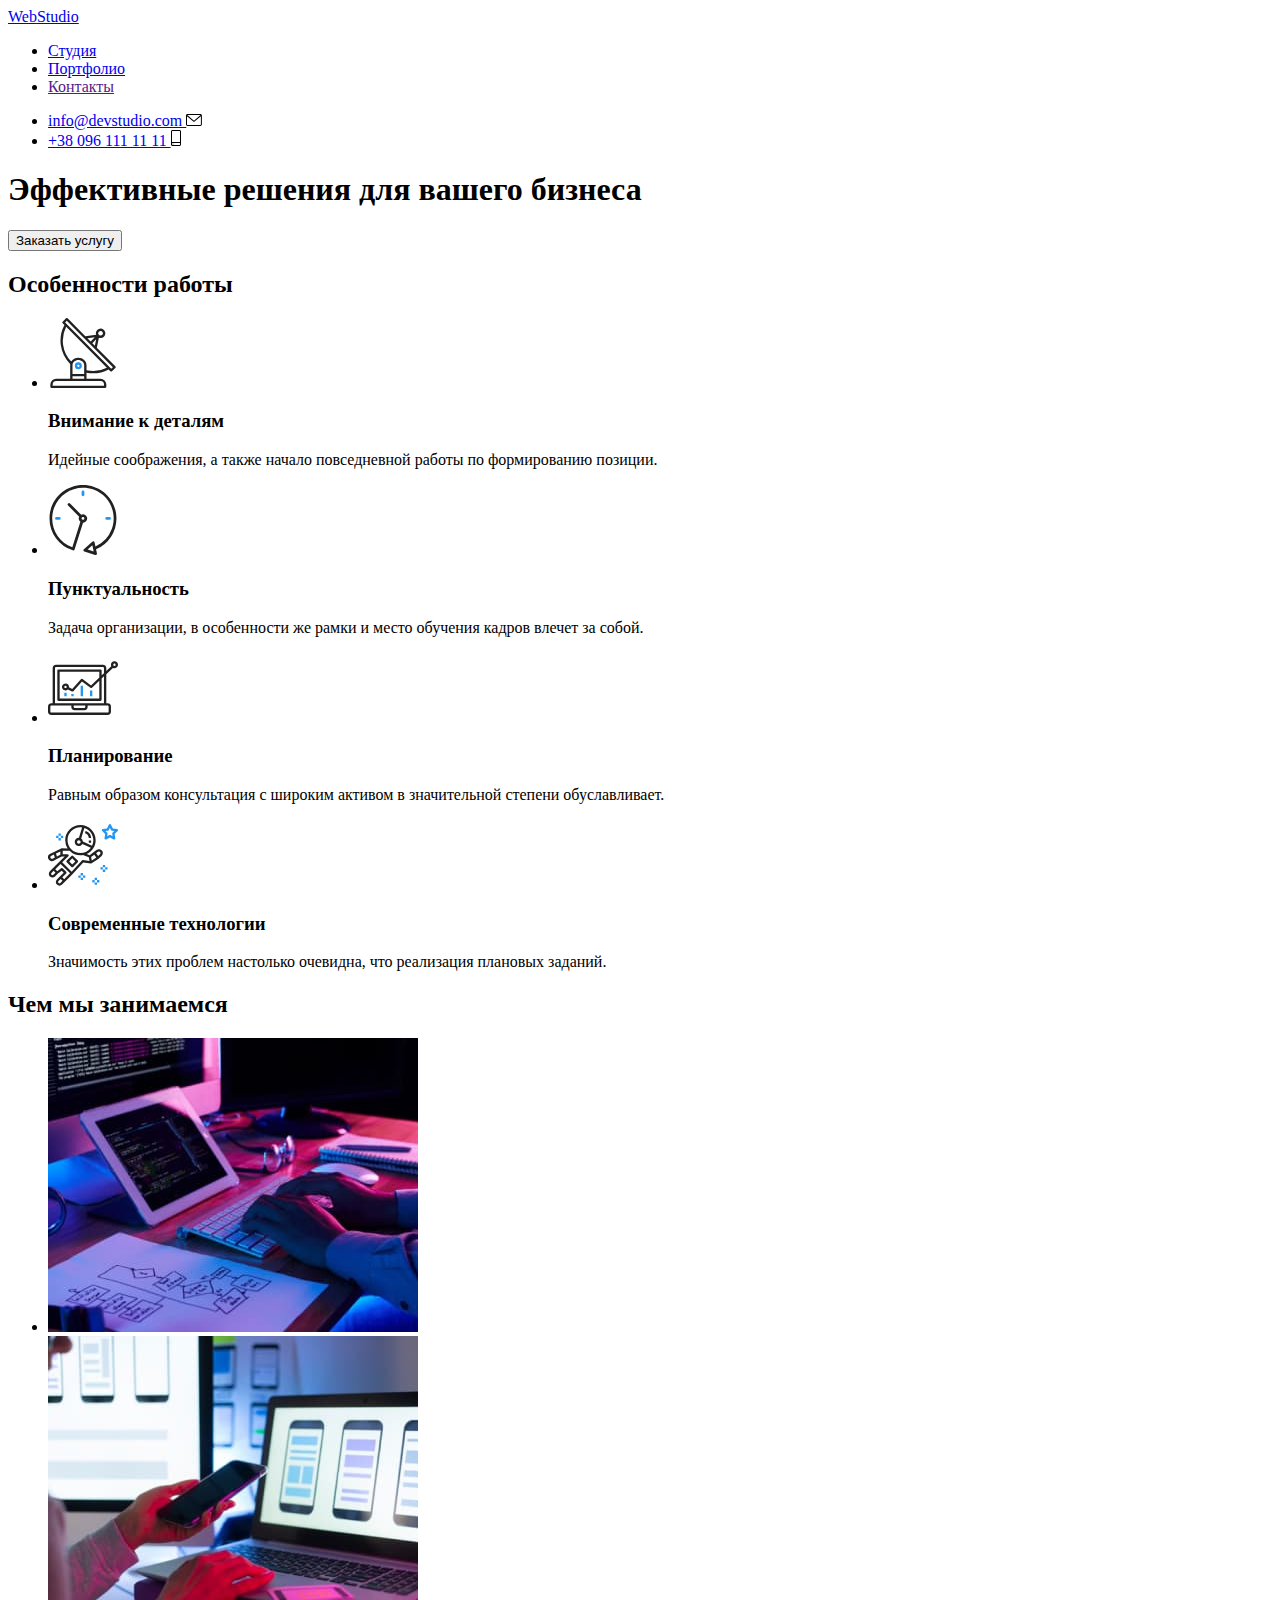
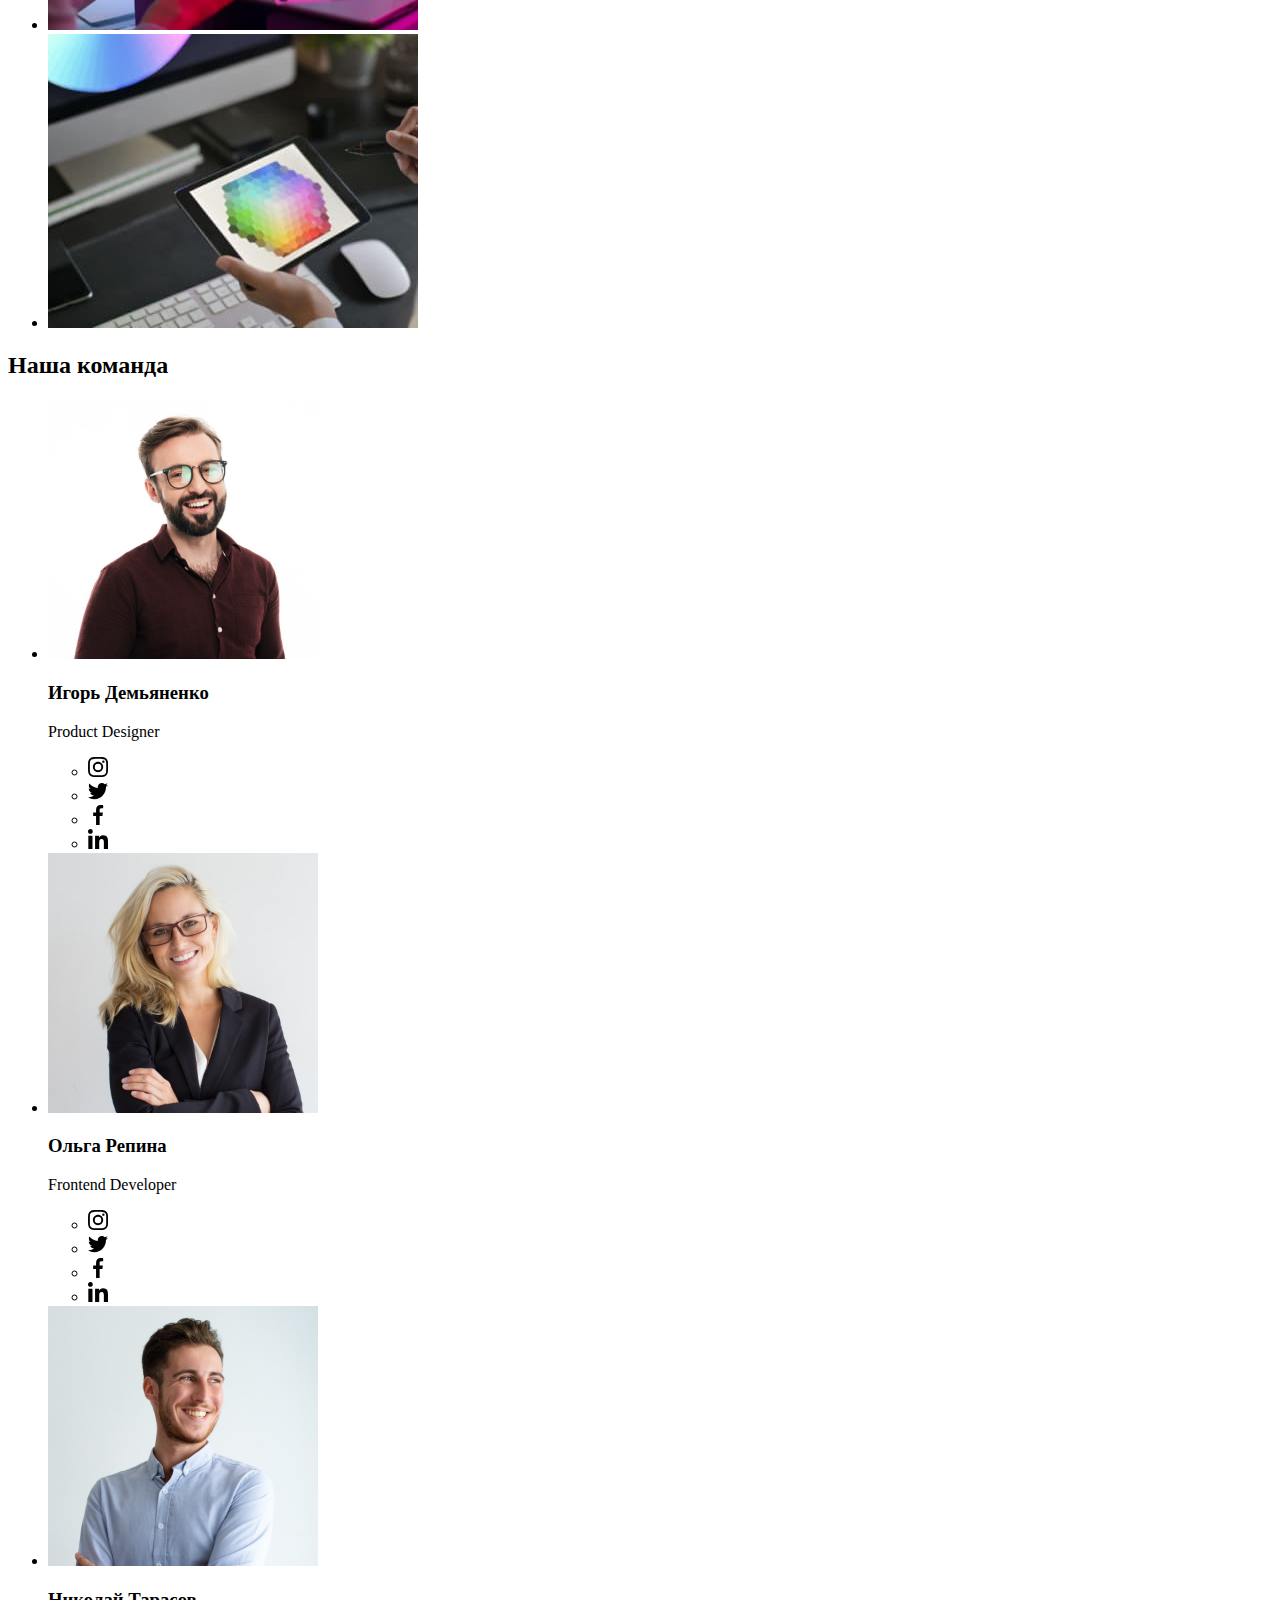
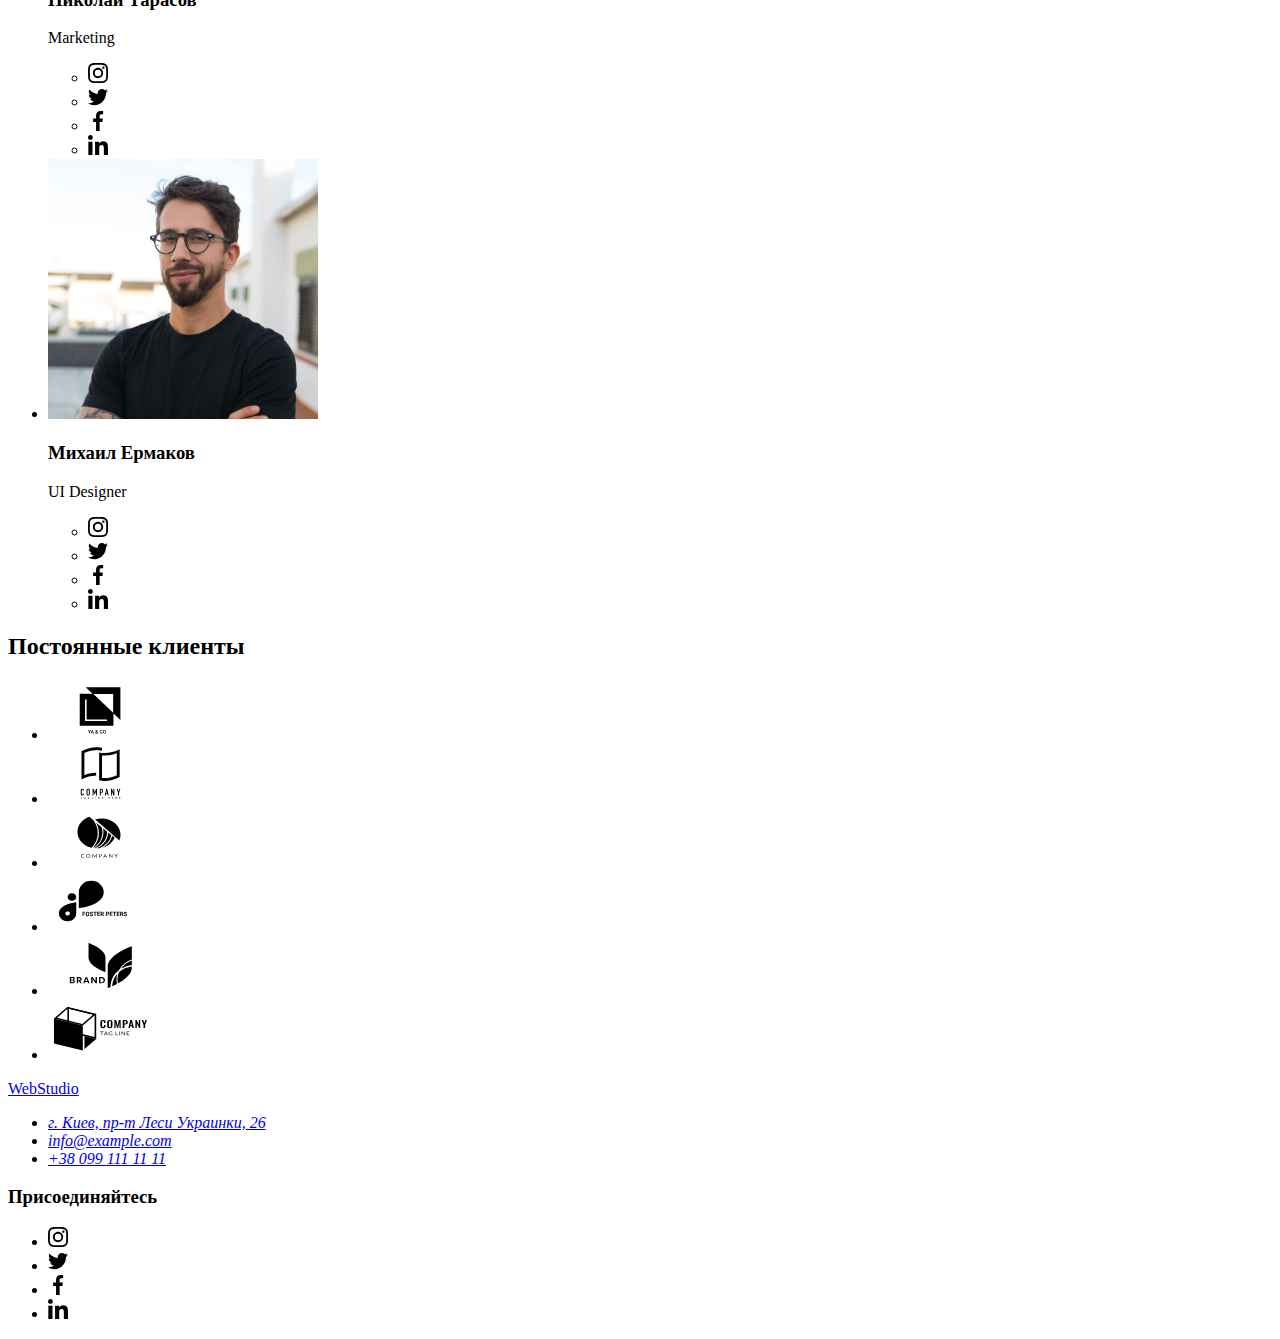
==== index.html @ 21cbbe6e "Create html" ====
<!DOCTYPE html>
<html lang="ru">
  <head>
    <meta charset="UTF-8" />
    <meta http-equiv="X-UA-Compatible" content="IE=edge" />
    <meta name="viewport" content="width=device-width, initial-scale=1.0" />
    <title>Document</title>
    <link rel="preconnect" href="https://fonts.googleapis.com" />
    <link rel="preconnect" href="https://fonts.gstatic.com" crossorigin />
    <link
      href="https://fonts.googleapis.com/css2?family=Raleway:wght@700&family=Roboto:wght@400;500;700;900&display=swap"
      rel="stylesheet"
    />
    <link
      rel="stylesheet"
      href="https://cdnjs.cloudflare.com/ajax/libs/modern-normalize/1.1.0/modern-normalize.min.css"
      integrity="sha512-wpPYUAdjBVSE4KJnH1VR1HeZfpl1ub8YT/NKx4PuQ5NmX2tKuGu6U/JRp5y+Y8XG2tV+wKQpNHVUX03MfMFn9Q=="
      crossorigin="anonymous"
      referrerpolicy="no-referrer"
    />
    <link rel="stylesheet" href="./css/styles.css" />
  </head>
  <body>
    <!--Шапка-->
    <header class="studio-header-border">
      <div class="container main-nav">
        <nav class="main-nav">
          <a href="./index.html" class="logo" lang="en"><span class="accent">Web</span>Studio </a>

          <ul class="site-nav none-markers">
            <li class="item"><a href="./index.html" class="link current">Студия</a></li>
            <li class="item"><a href="./portfolio.html" class="link">Портфолио</a></li>
            <li class="item"><a href="" class="link">Контакты</a></li>
          </ul>
        </nav>

        <ul class="contact none-markers">
          <li class="item">
            <a href="mailto:info@devstudio.com" class="contact header-studio mail"
              >info@devstudio.com
              <svg class="mail-icon" width="16" height="12">
                <use href="./images/icons.svg#icon-envelope"></use>
              </svg>
            </a>
          </li>
          <li class="item">
            <a href="tel:+380961111111" class="contact header-studio phone"
              >+38 096 111 11 11
              <svg class="phone-icon" width="10" height="16">
                <use href="./images/icons.svg#icon-smartphone"></use>
              </svg>
            </a>
          </li>
        </ul>
      </div>
    </header>
    <!--Основной контент-->
    <main>
      <section class="hero dark hero-background overlay">
        <div class="container">
          <h1 class="hero-title">Эффективные решения для вашего бизнеса</h1>
          <div class="modal-button">
            <button type="button" class="button primary">Заказать услугу</button>
          </div>
        </div>
      </section>

      <section class="section second">
        <div class="container">
          <!--скрытый заголовок-->
          <h2 class="section-title main visually-hidden">Особенности работы</h2>
          <ul class="none-markers features">
            <li class="item">
              <div class="icon-background">
                <svg class="antenna" width="70" height="70">
                  <use href="./images/icons.svg#icon-antenna"></use>
                </svg>
              </div>
              <h3 class="section-title-work">Внимание к деталям</h3>
              <p class="text">
                Идейные соображения, а также начало повседневной работы по формированию позиции.
              </p>
            </li>
            <li class="item">
              <div class="icon-background">
                <svg class="clock" width="70" height="70">
                  <use href="./images/icons.svg#icon-clock"></use>
                </svg>
              </div>
              <h3 class="section-title-work">Пунктуальность</h3>
              <p class="text">
                Задача организации, в особенности же рамки и место обучения кадров влечет за собой.
              </p>
            </li>
            <li class="item">
              <div class="icon-background">
                <svg class="diagram" width="70" height="70">
                  <use href="./images/icons.svg#icon-diagram"></use>
                </svg>
              </div>
              <h3 class="section-title-work">Планирование</h3>
              <p class="text">
                Равным образом консультация с широким активом в значительной степени обуславливает.
              </p>
            </li>
            <li class="item">
              <div class="icon-background">
                <svg class="astronaut" width="70" height="70">
                  <use href="./images/icons.svg#icon-astronaut"></use>
                </svg>
              </div>
              <h3 class="section-title-work">Современные технологии</h3>
              <p class="text">
                Значимость этих проблем настолько очевидна, что реализация плановых заданий.
              </p>
            </li>
          </ul>
        </div>
      </section>

      <section class="section">
        <div class="container">
          <h2 class="section-title main">Чем мы занимаемся</h2>
          <ul class="none-markers work-list">
            <li class="item work-card">
              <img
                src="./images/box1(1).jpg"
                alt="руки на клавиатуре за столом"
                width="370"
                height="294"
              />
            </li>
            <li class="item work-card">
              <img
                src="./images/box2(1).jpg"
                alt="мобильный телефон в руках и ноутбук"
                width="370"
                height="294"
              />
            </li>
            <li class="item work-card">
              <img src="./images/box3(1).jpg" alt="планшет в руках" width="370" height="294" />
            </li>
          </ul>
        </div>
      </section>

      <section class="section background">
        <div class="container">
          <h2 class="section-title main">Наша команда</h2>
          <ul class="none-markers our-team">
            <li class="item our-card">
              <img
                src="./images/img(4).jpg"
                alt="мужчина с бородой в рубашке"
                width="270"
                height="260"
              />
              <div class="photo-team">
                <h3 class="section-title">Игорь Демьяненко</h3>
                <p class="text-team" lang="en">Product Designer</p>
                <ul class="social-list none-markers">
                  <li class="social-list-item">
                    <a href="#" class="social-list-link">
                      <svg class="social-list-icon" width="20" height="20">
                        <use href="./images/icons.svg#icon-instagram"></use>
                      </svg>
                    </a>
                  </li>
                  <li class="social-list-item">
                    <a href="#" class="social-list-link">
                      <svg class="social-list-icon" width="20" height="20">
                        <use href="./images/icons.svg#icon-twitter"></use>
                      </svg>
                    </a>
                  </li>
                  <li class="social-list-item">
                    <a href="#" class="social-list-link">
                      <svg class="social-list-icon" width="20" height="20">
                        <use href="./images/icons.svg#icon-facebook"></use>
                      </svg>
                    </a>
                  </li>
                  <li class="social-list-item">
                    <a href="#" class="social-list-link">
                      <svg class="social-list-icon" width="20" height="20">
                        <use href="./images/icons.svg#icon-linkedin"></use>
                      </svg>
                    </a>
                  </li>
                </ul>
              </div>
            </li>

            <li class="item our-card">
              <img
                src="./images/img(1)(1).jpg"
                alt="девушка в черном пиджаке со скрещенными руками"
                width="270"
                height="260"
              />
              <div class="photo-team">
                <h3 class="section-title">Ольга Репина</h3>
                <p class="text-team" lang="en">Frontend Developer</p>
                <ul class="social-list none-markers">
                  <li class="social-list-item">
                    <a href="#" class="social-list-link">
                      <svg class="social-list-icon" width="20" height="20">
                        <use href="./images/icons.svg#icon-instagram"></use>
                      </svg>
                    </a>
                  </li>
                  <li class="social-list-item">
                    <a href="#" class="social-list-link">
                      <svg class="social-list-icon" width="20" height="20">
                        <use href="./images/icons.svg#icon-twitter"></use>
                      </svg>
                    </a>
                  </li>
                  <li class="social-list-item">
                    <a href="#" class="social-list-link">
                      <svg class="social-list-icon" width="20" height="20">
                        <use href="./images/icons.svg#icon-facebook"></use>
                      </svg>
                    </a>
                  </li>
                  <li class="social-list-item">
                    <a href="#" class="social-list-link">
                      <svg class="social-list-icon" width="20" height="20">
                        <use href="./images/icons.svg#icon-linkedin"></use>
                      </svg>
                    </a>
                  </li>
                </ul>
              </div>
            </li>

            <li class="item our-card">
              <img
                src="./images/img(2)(1).jpg"
                alt="молодой человек в светлой рубашке смотрит в сторону"
                width="270"
                height="260"
              />
              <div class="photo-team">
                <h3 class="section-title">Николай Тарасов</h3>
                <p class="text-team" lang="en">Marketing</p>
                <ul class="social-list none-markers">
                  <li class="social-list-item">
                    <a href="#" class="social-list-link">
                      <svg class="social-list-icon" width="20" height="20">
                        <use href="./images/icons.svg#icon-instagram"></use>
                      </svg>
                    </a>
                  </li>
                  <li class="social-list-item">
                    <a href="#" class="social-list-link">
                      <svg class="social-list-icon" width="20" height="20">
                        <use href="./images/icons.svg#icon-twitter"></use>
                      </svg>
                    </a>
                  </li>
                  <li class="social-list-item">
                    <a href="#" class="social-list-link">
                      <svg class="social-list-icon" width="20" height="20">
                        <use href="./images/icons.svg#icon-facebook"></use>
                      </svg>
                    </a>
                  </li>
                  <li class="social-list-item">
                    <a href="#" class="social-list-link">
                      <svg class="social-list-icon" width="20" height="20">
                        <use href="./images/icons.svg#icon-linkedin"></use>
                      </svg>
                    </a>
                  </li>
                </ul>
              </div>
            </li>

            <li class="item our-card">
              <img
                src="./images/img(3)(1).jpg"
                alt="молодой человек в очках и в черной футболке"
                width="270"
                height="260"
              />
              <div class="photo-team">
                <h3 class="section-title">Михаил Ермаков</h3>
                <p class="text-team" lang="en">UI Designer</p>
                <ul class="social-list none-markers">
                  <li class="social-list-item">
                    <a href="#" class="social-list-link">
                      <svg class="social-list-icon" width="20" height="20">
                        <use href="./images/icons.svg#icon-instagram"></use>
                      </svg>
                    </a>
                  </li>
                  <li class="social-list-item">
                    <a href="#" class="social-list-link">
                      <svg class="social-list-icon" width="20" height="20">
                        <use href="./images/icons.svg#icon-twitter"></use>
                      </svg>
                    </a>
                  </li>
                  <li class="social-list-item">
                    <a href="#" class="social-list-link">
                      <svg class="social-list-icon" width="20" height="20">
                        <use href="./images/icons.svg#icon-facebook"></use>
                      </svg>
                    </a>
                  </li>
                  <li class="social-list-item">
                    <a href="#" class="social-list-link">
                      <svg class="social-list-icon" width="20" height="20">
                        <use href="./images/icons.svg#icon-linkedin"></use>
                      </svg>
                    </a>
                  </li>
                </ul>
              </div>
            </li>
          </ul>
        </div>
      </section>

      <section class="section">
        <div class="container">
          <h2 class="section-title main">Постоянные клиенты</h2>
          <ul class="icon-clients none-markers">
            <li class="icon-clients-item">
              <a href="#" class="icon-clients-link">
                <div class="icon-clients">
                  <svg width="106" height="60">
                    <use href="./images/icons.svg#icon-logo1"></use>
                  </svg>
                </div>
              </a>
            </li>
            <li class="icon-clients-item">
              <a href="#" class="icon-clients-link">
                <div class="icon-clients">
                  <svg width="106" height="60">
                    <use href="./images/icons.svg#icon-logo2"></use>
                  </svg>
                </div>
              </a>
            </li>
            <li class="icon-clients-item">
              <a href="#" class="icon-clients-link">
                <div class="icon-clients">
                  <svg width="106" height="60">
                    <use href="./images/icons.svg#icon-logo3"></use>
                  </svg>
                </div>
              </a>
            </li>
            <li class="icon-clients-item">
              <a href="#" class="icon-clients-link">
                <div class="icon-clients">
                  <svg width="106" height="60">
                    <use href="./images/icons.svg#icon-logo4"></use>
                  </svg>
                </div>
              </a>
            </li>
            <li class="icon-clients-item">
              <a href="#" class="icon-clients-link">
                <div class="icon-clients">
                  <svg width="106" height="60">
                    <use href="./images/icons.svg#icon-logo5"></use>
                  </svg>
                </div>
              </a>
            </li>
            <li class="icon-clients-item">
              <a href="#" class="icon-clients-link">
                <div class="icon-clients">
                  <svg width="106" height="60">
                    <use href="./images/icons.svg#icon-logo6"></use>
                  </svg>
                </div>
              </a>
            </li>
          </ul>
        </div>
      </section>
    </main>

    <!--Подвал-->
    <footer class="dark footer">
      <div class="container footer-nav">
        <a href="./index.html" class="logo-footer" lang="en"
          ><span class="accent">Web</span>Studio
        </a>
        <address>
          <ul class="none-markers footer-nav">
            <li class="item"><a href="#" class="place">г. Киев, пр-т Леси Украинки, 26</a></li>
            <li class="item">
              <a href="mailto:info@example.com" class="mail-tel">info@example.com</a>
            </li>
            <li class="item"><a href="tel:+380991111111" class="mail-tel">+38 099 111 11 11</a></li>
          </ul>
        </address>
      </div>
      <div class="footer-icon">
        <h3 class="title">Присоединяйтесь</h3>
        <ul class="footer-icon-list none-markers">
          <li class="footer-icon-item">
            <a href="#" class="footer-icon-link">
              <svg width="20" height="20">
                <use href="./images/icons.svg#icon-instagram"></use>
              </svg>
            </a>
          </li>
          <li class="footer-icon-item">
            <a href="#" class="footer-icon-link">
              <svg width="20" height="20">
                <use href="./images/icons.svg#icon-twitter"></use>
              </svg>
            </a>
          </li>
          <li class="footer-icon-item">
            <a href="#" class="footer-icon-link">
              <svg width="20" height="20">
                <use href="./images/icons.svg#icon-facebook"></use>
              </svg>
            </a>
          </li>
          <li class="footer-icon-item">
            <a href="#" class="footer-icon-link">
              <svg width="20" height="20">
                <use href="./images/icons.svg#icon-linkedin"></use>
              </svg>
            </a>
          </li>
        </ul>
      </div>
    </footer>
  </body>
</html>
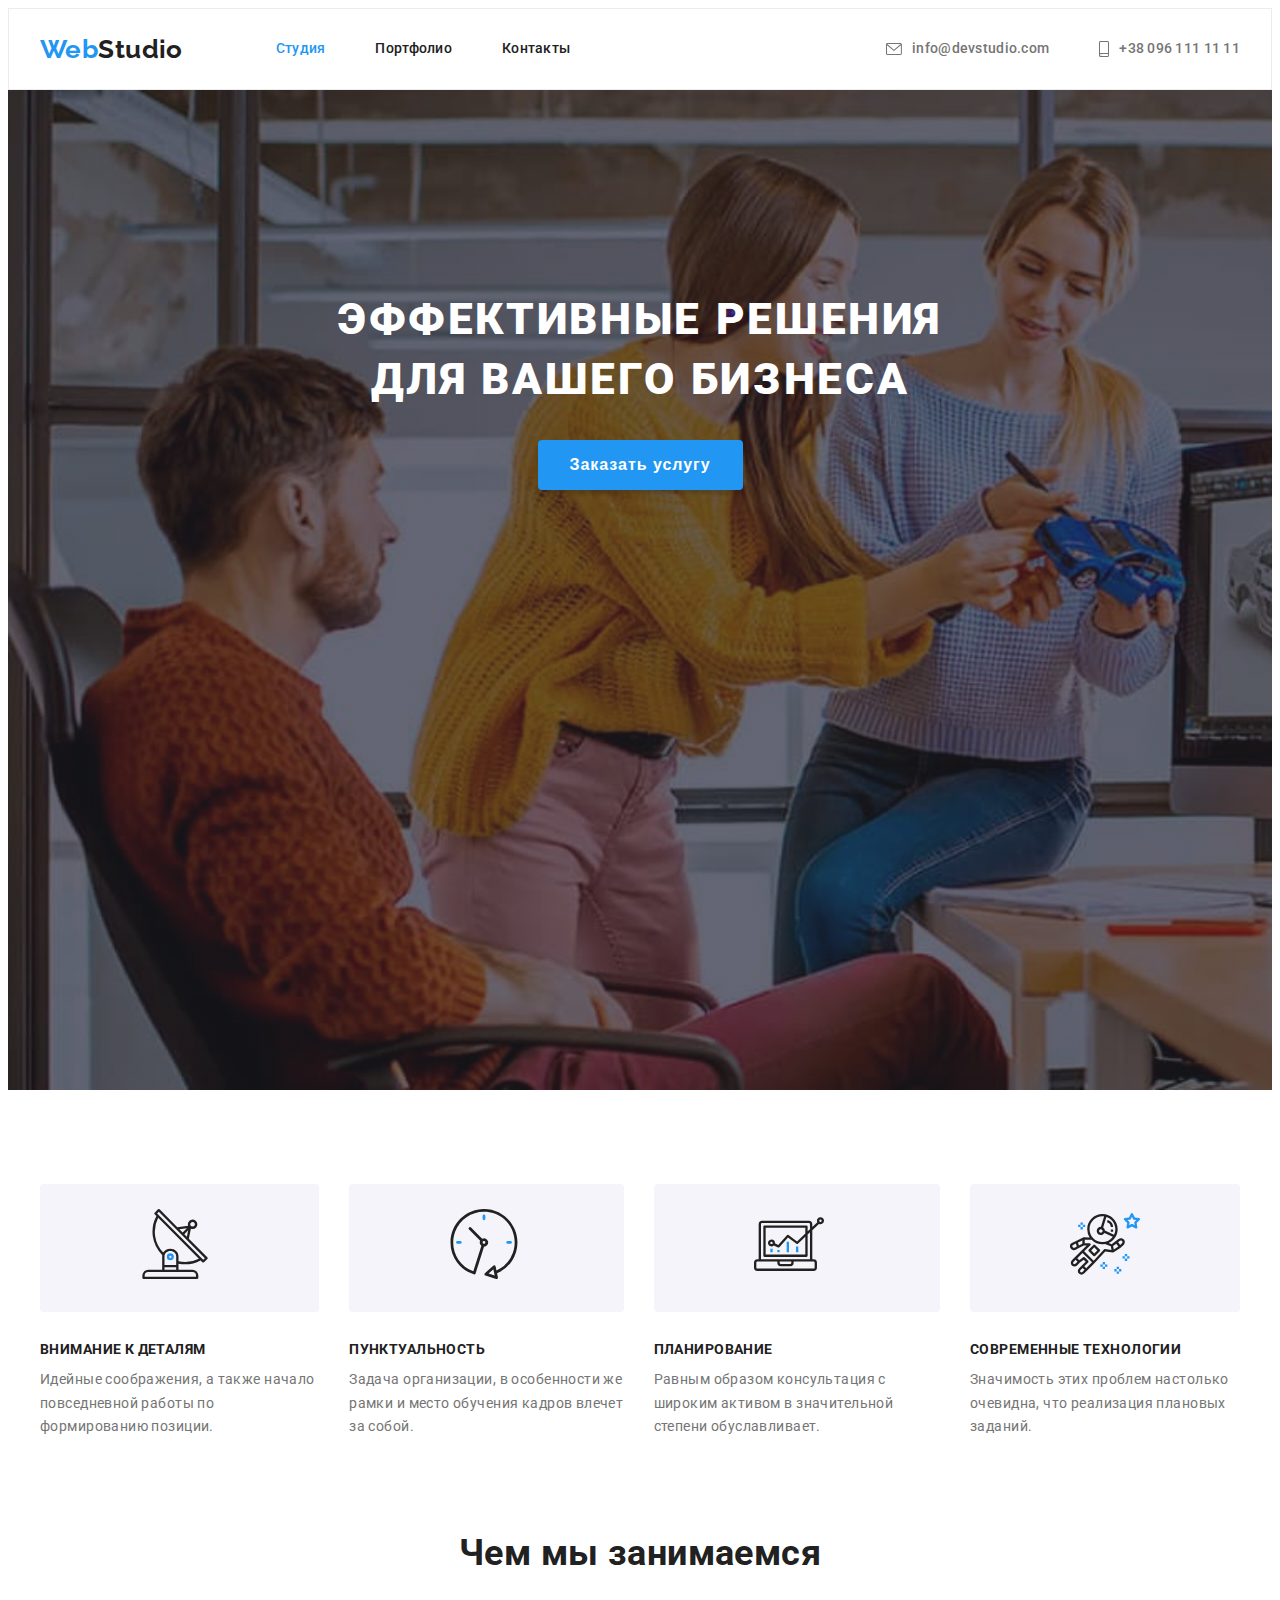
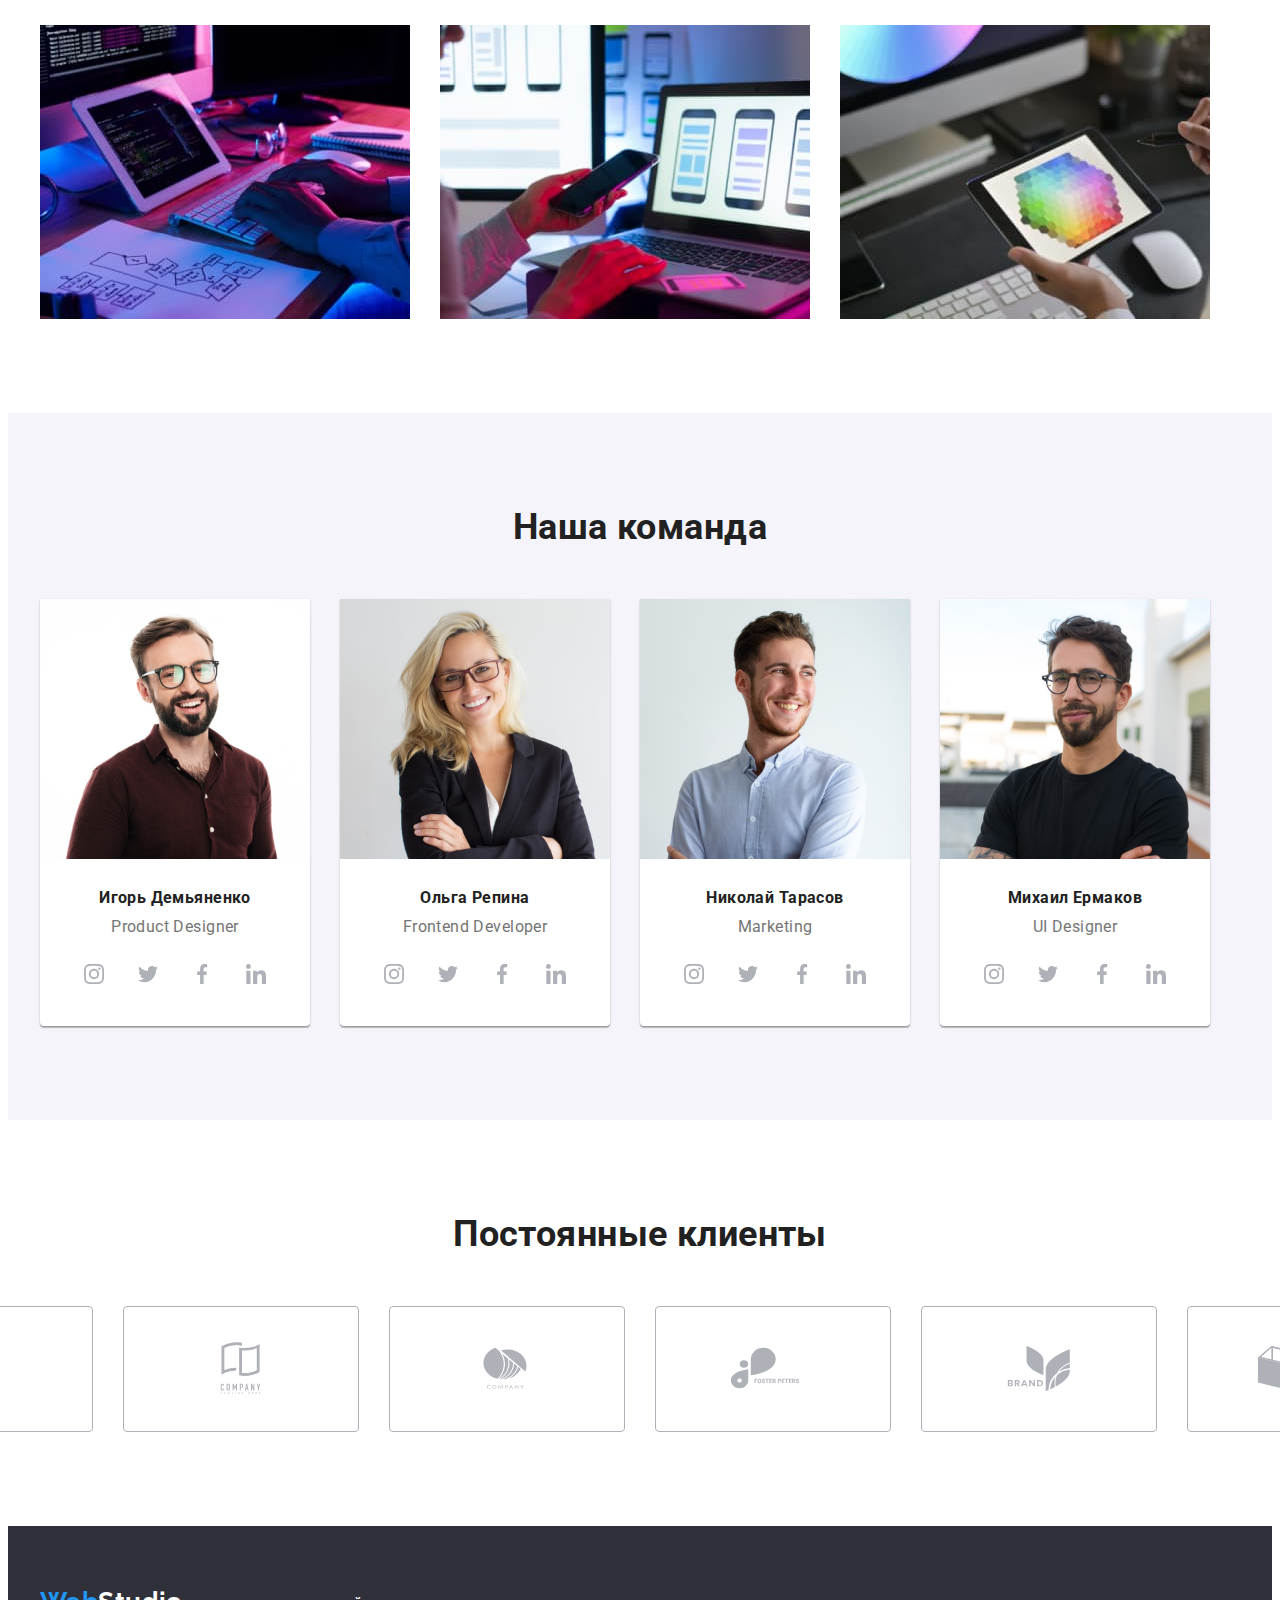
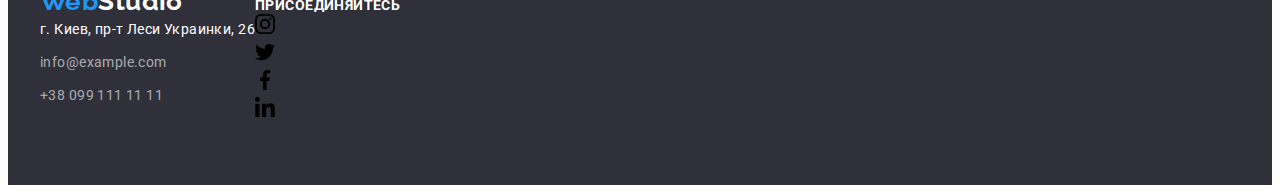
==== commit 0ff93aa5: "Update" ====
--- a/index.html
+++ b/index.html
@@ -388,53 +388,57 @@
     </main>
 
     <!--Подвал-->
-    <footer class="dark footer">
+    <footer class="dark footer footer-nav">
       <div class="container footer-nav">
-        <a href="./index.html" class="logo-footer" lang="en"
-          ><span class="accent">Web</span>Studio
-        </a>
-        <address>
-          <ul class="none-markers footer-nav">
-            <li class="item"><a href="#" class="place">г. Киев, пр-т Леси Украинки, 26</a></li>
-            <li class="item">
-              <a href="mailto:info@example.com" class="mail-tel">info@example.com</a>
-            </li>
-            <li class="item"><a href="tel:+380991111111" class="mail-tel">+38 099 111 11 11</a></li>
-          </ul>
-        </address>
-      </div>
-      <div class="footer-icon">
-        <h3 class="title">Присоединяйтесь</h3>
-        <ul class="footer-icon-list none-markers">
-          <li class="footer-icon-item">
-            <a href="#" class="footer-icon-link">
-              <svg width="20" height="20">
-                <use href="./images/icons.svg#icon-instagram"></use>
-              </svg>
-            </a>
-          </li>
-          <li class="footer-icon-item">
-            <a href="#" class="footer-icon-link">
-              <svg width="20" height="20">
-                <use href="./images/icons.svg#icon-twitter"></use>
-              </svg>
-            </a>
-          </li>
-          <li class="footer-icon-item">
-            <a href="#" class="footer-icon-link">
-              <svg width="20" height="20">
-                <use href="./images/icons.svg#icon-facebook"></use>
-              </svg>
-            </a>
-          </li>
-          <li class="footer-icon-item">
-            <a href="#" class="footer-icon-link">
-              <svg width="20" height="20">
-                <use href="./images/icons.svg#icon-linkedin"></use>
-              </svg>
-            </a>
-          </li>
-        </ul>
+        <div class="">
+          <a href="./index.html" class="logo-footer" lang="en"
+            ><span class="accent">Web</span>Studio
+          </a>
+          <address class="">
+            <ul class="none-markers">
+              <li class="item"><a href="#" class="place">г. Киев, пр-т Леси Украинки, 26</a></li>
+              <li class="item">
+                <a href="mailto:info@example.com" class="mail-tel">info@example.com</a>
+              </li>
+              <li class="item">
+                <a href="tel:+380991111111" class="mail-tel">+38 099 111 11 11</a>
+              </li>
+            </ul>
+          </address>
+        </div>
+        <div class="">
+          <h3 class="title">Присоединяйтесь</h3>
+          <ul class="none-markers">
+            <li class="footer-icon-item">
+              <a href="#" class="footer-icon-link">
+                <svg width="20" height="20">
+                  <use href="./images/icons.svg#icon-instagram"></use>
+                </svg>
+              </a>
+            </li>
+            <li class="footer-icon-item">
+              <a href="#" class="footer-icon-link">
+                <svg width="20" height="20">
+                  <use href="./images/icons.svg#icon-twitter"></use>
+                </svg>
+              </a>
+            </li>
+            <li class="footer-icon-item">
+              <a href="#" class="footer-icon-link">
+                <svg width="20" height="20">
+                  <use href="./images/icons.svg#icon-facebook"></use>
+                </svg>
+              </a>
+            </li>
+            <li class="footer-icon-item">
+              <a href="#" class="footer-icon-link">
+                <svg width="20" height="20">
+                  <use href="./images/icons.svg#icon-linkedin"></use>
+                </svg>
+              </a>
+            </li>
+          </ul>
+        </div>
       </div>
     </footer>
   </body>
--- a/css/styles.css
+++ b/css/styles.css
@@ -0,0 +1,833 @@
+/* ========== styles studio ========== */
+
+:root {
+  --primary-text-color: #212121;
+  --secondary-text-color: #757575;
+  --accent-color: #2196f3;
+  --white-text-color: #ffffff;
+  --mail-tel-text-color: rgba(255, 255, 255, 0.6);
+  --icon-color: #afb1b8;
+  --background-icon: #ffffff;
+}
+
+body {
+  color: var(--primary-text-color);
+  background-color: var(--white-text-color);
+  font-family: 'Roboto', sans-serif;
+  font-size: 14px;
+  line-height: 1.7;
+  letter-spacing: 0.03em;
+}
+
+h1,
+h2,
+h3,
+p {
+  margin-top: 0;
+  margin-bottom: 0;
+}
+
+ul,
+ol {
+  margin-top: 0;
+  margin-bottom: 0;
+  padding-left: 0;
+}
+
+img {
+  display: block;
+  max-width: 100%;
+  height: auto;
+}
+
+button {
+  cursor: pointer;
+}
+
+.container {
+  width: 1200px;
+  margin-left: auto;
+  margin-right: auto;
+  padding-left: 15px;
+  padding-right: 15px;
+}
+
+/* ========== header ========== */
+.main-nav {
+  display: flex;
+  align-items: center;
+}
+
+.studio-header-border {
+  border: 1px solid #ececec;
+}
+
+.none-markers {
+  list-style: none;
+}
+
+.logo {
+  margin-right: 93px;
+
+  color: var(--primary-text-color);
+  font-family: 'Raleway', sans-serif;
+  font-weight: 700;
+  font-size: 26px;
+  line-height: 1.19;
+  text-decoration: none;
+}
+
+.logo:hover,
+.logo:focus {
+  color: var(--accent-color);
+}
+
+.accent {
+  color: var(--accent-color);
+}
+
+.site-nav {
+  display: flex;
+}
+
+.site-nav .item:not(:last-child) {
+  margin-right: 50px;
+}
+
+.site-nav .link {
+  padding: 32px 0;
+  display: block;
+
+  color: var(--primary-text-color);
+  font-weight: 500;
+  font-size: 14px;
+  line-height: 1.14;
+  letter-spacing: 0.02em;
+  text-decoration: none;
+}
+
+.site-nav .link:hover,
+.site-nav .link:focus {
+  color: var(--accent-color);
+}
+
+.site-nav .link.current {
+  color: var(--accent-color);
+}
+
+.mail {
+  display: flex;
+  justify-content: center;
+}
+
+.mail:hover,
+.mail:focus {
+  color: var(--accent-color);
+}
+
+.mail-icon {
+  order: -1;
+  margin-right: 10px;
+  align-self: center;
+  fill: currentColor;
+}
+
+.phone {
+  display: flex;
+  justify-content: center;
+}
+
+.phone:hover,
+.phone:focus {
+  color: var(--accent-color);
+}
+
+.phone-icon {
+  order: -1;
+  margin-right: 10px;
+  align-self: center;
+  fill: currentColor;
+}
+
+.contact .item + .item {
+  margin-left: 50px;
+}
+
+.contact {
+  display: flex;
+}
+
+.contact .header-studio {
+  padding: 32px 0;
+}
+
+.contact {
+  margin-left: auto;
+
+  color: var(--secondary-text-color);
+  font-weight: 500;
+  font-size: 14px;
+  line-height: 1.14;
+  letter-spacing: 0.02em;
+  text-decoration: none;
+}
+
+.contact:hover,
+.contact:focus {
+  color: var(--accent-color);
+}
+
+/* ========== header ========== */
+
+/* ========== main ========== */
+.section {
+  padding-top: 94px;
+  padding-bottom: 94px;
+}
+
+/* hero */
+.overlay {
+  max-width: 1600px;
+  height: 600px;
+  margin-left: auto;
+  margin-right: auto;
+  background-image: linear-gradient(to right, rgba(47, 48, 58, 0.4), rgba(47, 48, 58, 0.4)),
+    url('../images/bg.jpg');
+  background-size: cover;
+  background-color: #c4c4c4;
+}
+
+.hero {
+  text-align: center;
+}
+
+.hero-background {
+  padding-top: 200px;
+  padding-bottom: 200px;
+}
+
+.hero-title {
+  margin-bottom: 30px;
+  width: 696px;
+  margin-left: auto;
+  margin-right: auto;
+
+  color: var(--white-text-color);
+  font-weight: 900;
+  font-size: 44px;
+  line-height: 1.36;
+  text-align: center;
+  letter-spacing: 0.06em;
+  text-transform: uppercase;
+}
+
+.modal-button {
+  display: flex;
+  justify-content: center;
+  align-items: center;
+}
+
+.button {
+  color: var(--primary-text-color);
+  background-color: var(--white-text-color);
+}
+
+.button.primary {
+  padding: 10px 32px;
+  box-shadow: 0px 4px 4px rgba(0, 0, 0, 0.15);
+  border-radius: 4px;
+  border: none;
+
+  color: var(--white-text-color);
+  background-color: var(--accent-color);
+  font-weight: 700;
+  font-size: 16px;
+  line-height: 1.9;
+  letter-spacing: 0.06em;
+}
+
+.button.primary:hover,
+.button.primary:focus {
+  background-color: #188ce8;
+}
+
+.icon-background {
+  background: #f5f4fa;
+  border-radius: 4px;
+  margin-bottom: 30px;
+  padding: 25px 100px;
+}
+
+.features {
+  display: flex;
+}
+
+.features .item:not(:last-child) {
+  margin-right: 30px;
+}
+
+.work-list {
+  display: flex;
+  flex-wrap: wrap;
+  gap: 30px;
+}
+
+.work-card {
+  flex-basis: calc((100% - 60) / 3);
+}
+
+.visually-hidden {
+  position: absolute;
+  width: 1px;
+  height: 1px;
+  margin: -1px;
+  padding: 0;
+  overflow: hidden;
+  border: 0;
+  clip: rect(0 0 0 0);
+}
+
+.section.second {
+  padding-bottom: 0;
+}
+
+.section-title.main {
+  margin-bottom: 50px;
+
+  color: var(--primary-text-color);
+  font-weight: 700;
+  font-size: 36px;
+  line-height: 1.16;
+  text-align: center;
+}
+
+.section-title-work {
+  margin-bottom: 10px;
+
+  color: var(--primary-text-color);
+  font-weight: 700;
+  font-size: 14px;
+  line-height: 1.14;
+  text-transform: uppercase;
+}
+
+.social-list {
+  display: flex;
+  justify-content: center;
+  gap: 10px;
+}
+
+.social-list-link {
+  display: flex;
+  justify-content: center;
+  align-items: center;
+  width: 44px;
+  height: 44px;
+  border-radius: 50%;
+  fill: var(--icon-color);
+}
+
+.social-list-link:hover,
+.social-list-link:focus {
+  fill: var(--background-icon);
+  background-color: var(--accent-color);
+}
+
+.background {
+  background-color: #f5f4fa;
+}
+
+.our-team {
+  display: flex;
+  flex-wrap: wrap;
+  gap: 30px;
+}
+
+.our-card {
+  flex-basis: calc((100% - 90) / 4);
+}
+
+.our-team .item {
+  background: #ffffff;
+  box-shadow: 0px 1px 3px rgba(0, 0, 0, 0.12), 0px 1px 1px rgba(0, 0, 0, 0.14),
+    0px 2px 1px rgba(0, 0, 0, 0.2);
+  border-radius: 0px 0px 4px 4px;
+}
+
+.photo-team {
+  padding-top: 30px;
+  padding-bottom: 30px;
+}
+
+.section-title {
+  margin-bottom: 10px;
+
+  color: var(--primary-text-color);
+  font-weight: 700;
+  font-size: 16px;
+  line-height: 1.18;
+  text-align: center;
+}
+
+.text {
+  color: var(--secondary-text-color);
+  font-weight: 400;
+  font-size: 14px;
+  line-height: 1.7;
+}
+
+.text-team {
+  margin-bottom: 16px;
+
+  color: var(--secondary-text-color);
+  font-size: 16px;
+  line-height: 1.18;
+  text-align: center;
+}
+
+.icon-clients {
+  display: flex;
+  justify-content: center;
+  gap: 30px;
+}
+
+.icon-clients-link {
+  display: flex;
+  justify-content: center;
+  align-items: center;
+  width: 170px;
+  height: 92px;
+  border: 1px solid #afb1b8;
+  border-radius: 4px;
+
+  color: var(--icon-color);
+  padding: 16px 32px;
+  cursor: pointer;
+  fill: currentColor;
+}
+
+.icon-clients-link:hover,
+.icon-clients-link:focus {
+  border-color: var(--accent-color);
+  color: var(--accent-color);
+}
+
+/* ========== main ========== */
+
+/* ========== footer ========== */
+
+.logo-footer {
+  margin-bottom: 20px;
+
+  color: var(--white-text-color);
+  font-family: 'Raleway', sans-serif;
+  font-weight: 700;
+  font-size: 26px;
+  line-height: 1.19;
+  text-decoration: none;
+}
+
+.logo-footer:hover,
+.logo-footer:focus {
+  color: var(--accent-color);
+}
+
+.footer {
+  padding-top: 60px;
+  padding-bottom: 60px;
+}
+
+.dark {
+  background-color: #2f303a;
+}
+
+.place {
+  color: var(--white-text-color);
+  font-style: normal;
+  text-decoration: none;
+}
+
+.mail-tel {
+  color: rgba(255, 255, 255, 0.6);
+  font-style: normal;
+  text-decoration: none;
+}
+
+.footer-nav .item:not(:last-child) {
+  margin-bottom: 9px;
+}
+
+.place:hover,
+.place:focus {
+  color: var(--accent-color);
+}
+
+.mail-tel:hover,
+.mail-tel:focus {
+  color: var(--accent-color);
+}
+
+.title {
+  font-weight: 700;
+  font-size: 14px;
+  line-height: 1.14;
+  letter-spacing: 0.03em;
+  text-transform: uppercase;
+
+  color: var(--white-text-color);
+}
+
+.footer-nav {
+  display: flex;
+  align-items: baseline;
+}
+
+/* ========== footer ========== */
+
+/* ========== styles portfolio ========== */
+
+:root {
+  --primary-text-color: #212121;
+  --secondary-text-color: #757575;
+  --accent-color: #2196f3;
+  --white-text-color: #ffffff;
+  --mail-tel-text-color: rgba(255, 255, 255, 0.6);
+}
+
+body {
+  color: var(--primary-text-color);
+  background-color: var(--white-text-color);
+  font-family: 'Roboto', sans-serif;
+  font-size: 14px;
+  line-height: 1.7;
+  letter-spacing: 0.03em;
+}
+
+h1,
+h2,
+h3,
+p {
+  margin-top: 0;
+  margin-bottom: 0;
+}
+
+ul,
+ol {
+  margin-top: 0;
+  margin-bottom: 0;
+  padding-left: 0;
+}
+
+img {
+  display: block;
+  max-width: 100%;
+  height: auto;
+}
+
+button {
+  cursor: pointer;
+}
+
+.container {
+  width: 1200px;
+  margin-left: auto;
+  margin-right: auto;
+  padding-left: 15px;
+  padding-right: 15px;
+}
+
+/* ========== header ========== */
+
+.portfolio-main-nav {
+  display: flex;
+  align-items: center;
+}
+
+.header-border {
+  border: 1px solid #ececec;
+}
+
+.portfolio-nav {
+  display: flex;
+}
+
+.portfolio-nav .item:not(:last-child) {
+  margin-right: 50px;
+}
+
+.logo-portfolio {
+  margin-right: 93px;
+
+  color: var(--primary-text-color);
+  font-family: 'Raleway', sans-serif;
+  font-weight: 700;
+  font-size: 26px;
+  line-height: 1.19;
+  text-decoration: none;
+}
+
+.logo-portfolio:hover,
+.logo-portfolio:focus {
+  color: var(--accent-color);
+}
+
+.accent-portfolio {
+  color: var(--accent-color);
+}
+
+.no-markers {
+  list-style: none;
+}
+
+.portfolio-nav .link {
+  padding: 32px 0;
+  display: block;
+
+  color: var(--primary-text-color);
+  font-weight: 500;
+  font-size: 14px;
+  line-height: 1.14;
+  letter-spacing: 0.02em;
+  text-decoration: none;
+}
+
+.link.current {
+  color: var(--accent-color);
+}
+
+.portfolio-nav .link:hover,
+.portfolio-nav .link:focus {
+  color: var(--accent-color);
+}
+
+.portfolio-contact {
+  display: flex;
+}
+
+.portfolio-contact .header {
+  padding: 32px 0;
+}
+
+.portfolio-contact .item + .item {
+  margin-left: 50px;
+}
+
+.portfolio-contact {
+  margin-left: auto;
+
+  color: var(--secondary-text-color);
+  font-weight: 500;
+  font-size: 14px;
+  line-height: 1.14;
+  letter-spacing: 0.02em;
+  text-decoration: none;
+}
+
+.portfolio-contact:hover,
+.portfolio-contact:focus {
+  color: var(--accent-color);
+}
+
+.mail-footer {
+  display: flex;
+  justify-content: center;
+}
+
+.mail-footer:hover,
+.mail-footer:focus {
+  color: var(--accent-color);
+}
+
+.mail-footer-icon {
+  order: -1;
+  margin-right: 10px;
+  align-self: center;
+  fill: currentColor;
+}
+
+.footer-phone {
+  display: flex;
+  justify-content: center;
+}
+
+.footer-phone:hover,
+.footer-phone:focus {
+  color: var(--accent-color);
+}
+
+.footer-phone-icon {
+  order: -1;
+  margin-right: 10px;
+  align-self: center;
+  fill: currentColor;
+}
+
+/* ========== header ========== */
+
+/* ========== main ========== */
+.visually-hidden {
+  position: absolute;
+  width: 1px;
+  height: 1px;
+  margin: -1px;
+  padding: 0;
+  overflow: hidden;
+  border: 0;
+  clip: rect(0 0 0 0);
+}
+
+.section-main-portfolio {
+  padding-top: 94px;
+  padding-bottom: 94px;
+}
+
+.portfolio-title {
+  margin-bottom: 4px;
+
+  color: var(--primary-text-color);
+  font-weight: 700;
+  font-size: 18px;
+  line-height: 2;
+  letter-spacing: 0.06em;
+}
+
+.filter {
+  display: flex;
+  justify-content: center;
+  margin-bottom: 50px;
+}
+
+.filter .item:not(:last-child) {
+  margin-right: 8px;
+}
+
+.our-portfolio {
+  display: flex;
+  flex-wrap: wrap;
+  gap: 30px;
+}
+
+.portfolio-card {
+  flex-basis: calc((100% - 60) / 3);
+}
+
+.portfolio-photo {
+  padding: 20px 24px;
+  background: #ffffff;
+  border: 1px solid #eeeeee;
+  border-top: none;
+}
+
+.portfolio-text {
+  color: var(--secondary-text-color);
+  font-size: 16px;
+  line-height: 1.8;
+}
+
+.shadow {
+  text-decoration: none;
+}
+
+.shadow:hover {
+  box-shadow: 0px 1px 1px rgba(0, 0, 0, 0.12), 0px 4px 4px rgba(0, 0, 0, 0.06),
+    1px 4px 6px rgba(0, 0, 0, 0.16);
+}
+
+.portfolio-button {
+  font-family: inherit;
+  font-weight: 500;
+  font-size: 16px;
+  line-height: 1.6;
+  text-align: center;
+  border: none;
+}
+
+.portfolio-button.primary {
+  padding: 6px 22px;
+  border-radius: 4px;
+  border: none;
+  box-shadow: 0px 3px 1px rgba(0, 0, 0, 0.1), 0px 1px 2px rgba(0, 0, 0, 0.08),
+    0px 2px 2px rgba(0, 0, 0, 0.12);
+
+  color: var(--white-text-color);
+  background-color: var(--accent-color);
+}
+
+.portfolio-button.secondary {
+  padding: 6px 22px;
+  border-radius: 4px;
+  border: none;
+  color: var(--primary-text-color);
+  background-color: #f5f4fa;
+}
+
+.portfolio-button:hover,
+.portfolio-button:focus {
+  box-shadow: 0px 3px 1px rgba(0, 0, 0, 0.1), 0px 1px 2px rgba(0, 0, 0, 0.08),
+    0px 2px 2px rgba(0, 0, 0, 0.12);
+
+  color: var(--white-text-color);
+  background-color: var(--accent-color);
+}
+
+/* ========== main ========== */
+
+/* ========== footer ========== */
+.portfolio-dark {
+  padding-top: 60px;
+  padding-bottom: 60px;
+
+  background-color: #2f303a;
+}
+
+.portfolio-accent {
+  color: var(--accent-color);
+}
+
+.portfolio-footer-nav {
+  display: flex;
+  flex-direction: column;
+}
+
+.logo-portfolio-footer {
+  margin-bottom: 20px;
+
+  color: var(--white-text-color);
+  font-family: 'Raleway', sans-serif;
+  font-weight: 700;
+  font-size: 26px;
+  line-height: 1.2;
+  text-decoration: none;
+}
+
+.portfolio-footer-nav .item:not(:last-child) {
+  margin-bottom: 9px;
+}
+
+.logo-portfolio-footer:hover,
+.logo-portfolio-footer:focus {
+  color: var(--accent-color);
+}
+
+.portfolio-place {
+  color: var(--white-text-color);
+  font-style: normal;
+  text-decoration: none;
+}
+
+.portfolio-place:hover,
+.portfolio-place:focus {
+  color: var(--accent-color);
+}
+
+.portfolio-mail-tel {
+  color: rgba(255, 255, 255, 0.6);
+  font-style: normal;
+  text-decoration: none;
+}
+
+.portfolio-mail-tel:hover,
+.portfolio-mail-tel:focus {
+  color: var(--accent-color);
+}
+/* ========== footer ========== */
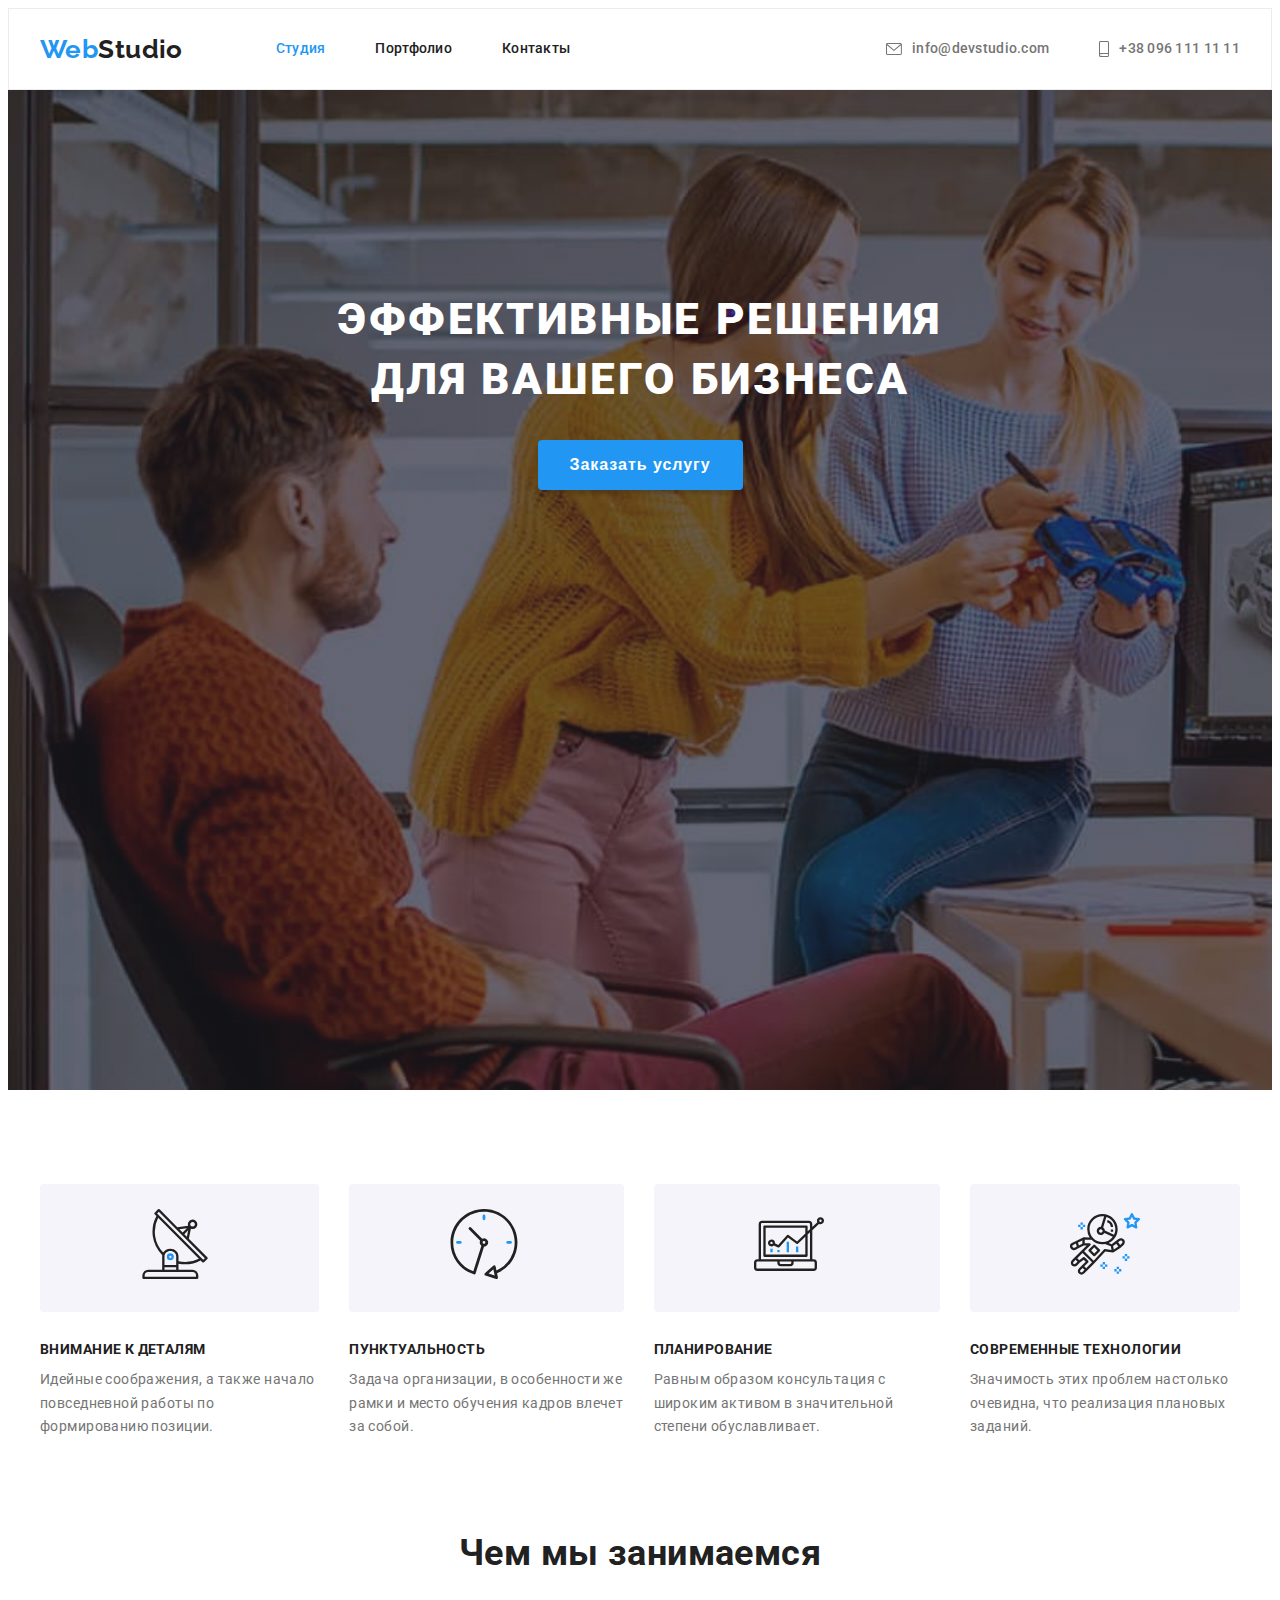
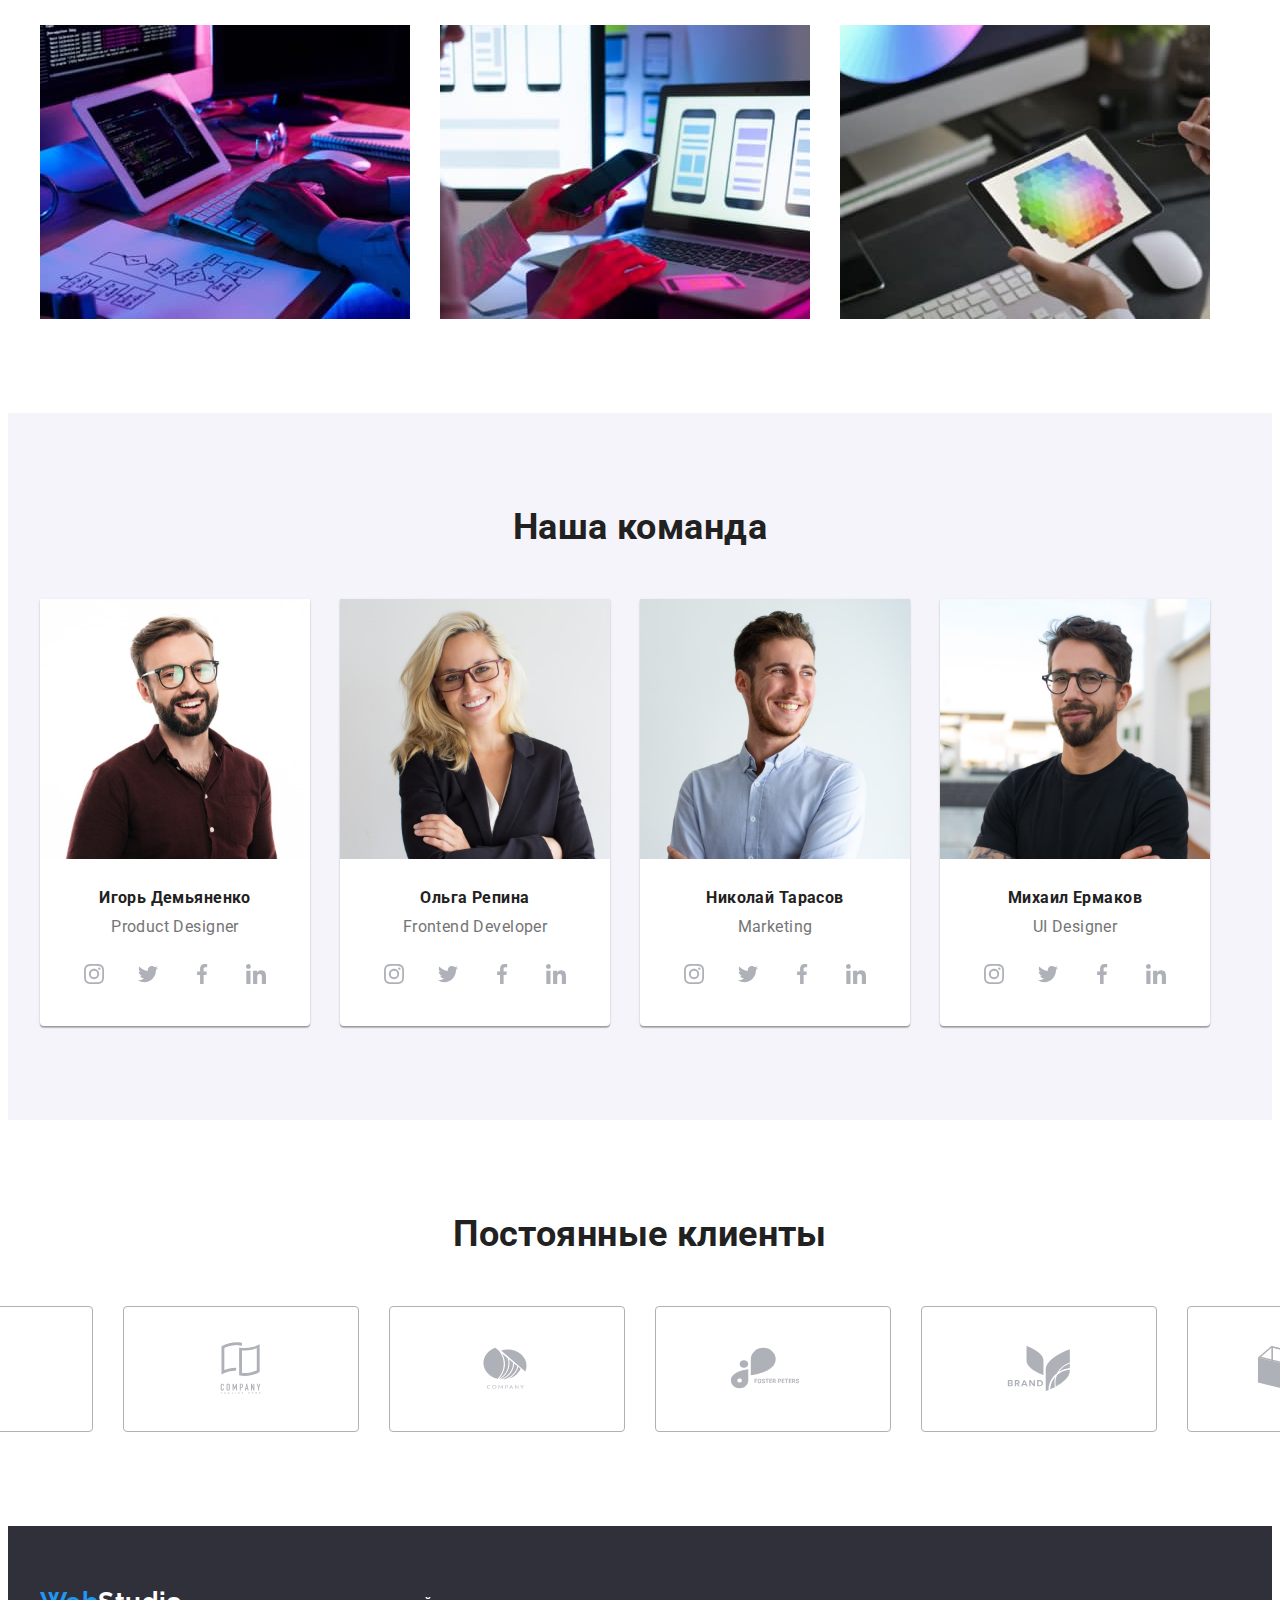
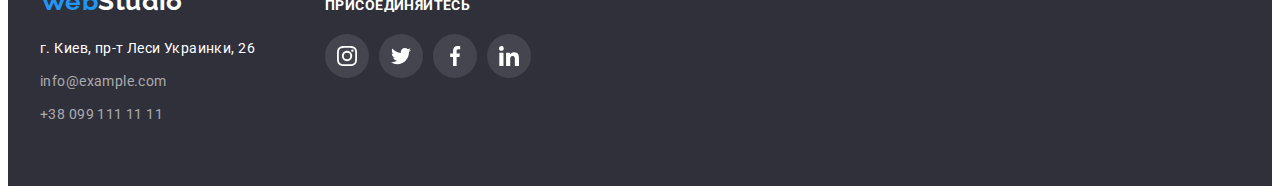
==== commit e14a9a92: "Update" ====
--- a/index.html
+++ b/index.html
@@ -160,28 +160,28 @@
                 <h3 class="section-title">Игорь Демьяненко</h3>
                 <p class="text-team" lang="en">Product Designer</p>
                 <ul class="social-list none-markers">
-                  <li class="social-list-item">
+                  <li>
                     <a href="#" class="social-list-link">
                       <svg class="social-list-icon" width="20" height="20">
                         <use href="./images/icons.svg#icon-instagram"></use>
                       </svg>
                     </a>
                   </li>
-                  <li class="social-list-item">
+                  <li>
                     <a href="#" class="social-list-link">
                       <svg class="social-list-icon" width="20" height="20">
                         <use href="./images/icons.svg#icon-twitter"></use>
                       </svg>
                     </a>
                   </li>
-                  <li class="social-list-item">
+                  <li>
                     <a href="#" class="social-list-link">
                       <svg class="social-list-icon" width="20" height="20">
                         <use href="./images/icons.svg#icon-facebook"></use>
                       </svg>
                     </a>
                   </li>
-                  <li class="social-list-item">
+                  <li>
                     <a href="#" class="social-list-link">
                       <svg class="social-list-icon" width="20" height="20">
                         <use href="./images/icons.svg#icon-linkedin"></use>
@@ -203,28 +203,28 @@
                 <h3 class="section-title">Ольга Репина</h3>
                 <p class="text-team" lang="en">Frontend Developer</p>
                 <ul class="social-list none-markers">
-                  <li class="social-list-item">
+                  <li>
                     <a href="#" class="social-list-link">
                       <svg class="social-list-icon" width="20" height="20">
                         <use href="./images/icons.svg#icon-instagram"></use>
                       </svg>
                     </a>
                   </li>
-                  <li class="social-list-item">
+                  <li>
                     <a href="#" class="social-list-link">
                       <svg class="social-list-icon" width="20" height="20">
                         <use href="./images/icons.svg#icon-twitter"></use>
                       </svg>
                     </a>
                   </li>
-                  <li class="social-list-item">
+                  <li>
                     <a href="#" class="social-list-link">
                       <svg class="social-list-icon" width="20" height="20">
                         <use href="./images/icons.svg#icon-facebook"></use>
                       </svg>
                     </a>
                   </li>
-                  <li class="social-list-item">
+                  <li>
                     <a href="#" class="social-list-link">
                       <svg class="social-list-icon" width="20" height="20">
                         <use href="./images/icons.svg#icon-linkedin"></use>
@@ -246,28 +246,28 @@
                 <h3 class="section-title">Николай Тарасов</h3>
                 <p class="text-team" lang="en">Marketing</p>
                 <ul class="social-list none-markers">
-                  <li class="social-list-item">
+                  <li>
                     <a href="#" class="social-list-link">
                       <svg class="social-list-icon" width="20" height="20">
                         <use href="./images/icons.svg#icon-instagram"></use>
                       </svg>
                     </a>
                   </li>
-                  <li class="social-list-item">
+                  <li>
                     <a href="#" class="social-list-link">
                       <svg class="social-list-icon" width="20" height="20">
                         <use href="./images/icons.svg#icon-twitter"></use>
                       </svg>
                     </a>
                   </li>
-                  <li class="social-list-item">
+                  <li>
                     <a href="#" class="social-list-link">
                       <svg class="social-list-icon" width="20" height="20">
                         <use href="./images/icons.svg#icon-facebook"></use>
                       </svg>
                     </a>
                   </li>
-                  <li class="social-list-item">
+                  <li>
                     <a href="#" class="social-list-link">
                       <svg class="social-list-icon" width="20" height="20">
                         <use href="./images/icons.svg#icon-linkedin"></use>
@@ -289,28 +289,28 @@
                 <h3 class="section-title">Михаил Ермаков</h3>
                 <p class="text-team" lang="en">UI Designer</p>
                 <ul class="social-list none-markers">
-                  <li class="social-list-item">
+                  <li>
                     <a href="#" class="social-list-link">
                       <svg class="social-list-icon" width="20" height="20">
                         <use href="./images/icons.svg#icon-instagram"></use>
                       </svg>
                     </a>
                   </li>
-                  <li class="social-list-item">
+                  <li>
                     <a href="#" class="social-list-link">
                       <svg class="social-list-icon" width="20" height="20">
                         <use href="./images/icons.svg#icon-twitter"></use>
                       </svg>
                     </a>
                   </li>
-                  <li class="social-list-item">
+                  <li>
                     <a href="#" class="social-list-link">
                       <svg class="social-list-icon" width="20" height="20">
                         <use href="./images/icons.svg#icon-facebook"></use>
                       </svg>
                     </a>
                   </li>
-                  <li class="social-list-item">
+                  <li>
                     <a href="#" class="social-list-link">
                       <svg class="social-list-icon" width="20" height="20">
                         <use href="./images/icons.svg#icon-linkedin"></use>
@@ -388,13 +388,13 @@
     </main>
 
     <!--Подвал-->
-    <footer class="dark footer footer-nav">
+    <footer class="dark footer">
       <div class="container footer-nav">
-        <div class="">
+        <div>
           <a href="./index.html" class="logo-footer" lang="en"
             ><span class="accent">Web</span>Studio
           </a>
-          <address class="">
+          <address>
             <ul class="none-markers">
               <li class="item"><a href="#" class="place">г. Киев, пр-т Леси Украинки, 26</a></li>
               <li class="item">
@@ -406,31 +406,31 @@
             </ul>
           </address>
         </div>
-        <div class="">
-          <h3 class="title">Присоединяйтесь</h3>
-          <ul class="none-markers">
-            <li class="footer-icon-item">
+        <div class="footer-icon">
+          <strong class="title">Присоединяйтесь</strong>
+          <ul class="none-markers footer-icon-list">
+            <li>
               <a href="#" class="footer-icon-link">
                 <svg width="20" height="20">
                   <use href="./images/icons.svg#icon-instagram"></use>
                 </svg>
               </a>
             </li>
-            <li class="footer-icon-item">
+            <li>
               <a href="#" class="footer-icon-link">
                 <svg width="20" height="20">
                   <use href="./images/icons.svg#icon-twitter"></use>
                 </svg>
               </a>
             </li>
-            <li class="footer-icon-item">
+            <li>
               <a href="#" class="footer-icon-link">
                 <svg width="20" height="20">
                   <use href="./images/icons.svg#icon-facebook"></use>
                 </svg>
               </a>
             </li>
-            <li class="footer-icon-item">
+            <li>
               <a href="#" class="footer-icon-link">
                 <svg width="20" height="20">
                   <use href="./images/icons.svg#icon-linkedin"></use>
--- a/css/styles.css
+++ b/css/styles.css
@@ -417,6 +417,7 @@
 /* ========== footer ========== */
 
 .logo-footer {
+  display: block;
   margin-bottom: 20px;
 
   color: var(--white-text-color);
@@ -468,6 +469,8 @@
 }
 
 .title {
+  margin-bottom: 20px;
+  display: block;
   font-weight: 700;
   font-size: 14px;
   line-height: 1.14;
@@ -482,6 +485,31 @@
   align-items: baseline;
 }
 
+.footer-icon {
+  margin-left: 70px;
+}
+
+.footer-icon-list {
+  display: flex;
+  justify-content: center;
+  gap: 10px;
+}
+
+.footer-icon-link {
+  display: flex;
+  justify-content: center;
+  align-items: center;
+  width: 44px;
+  height: 44px;
+  border-radius: 50%;
+  fill: var(--background-icon);
+  background-color: rgba(255, 255, 255, 0.1);
+}
+
+.footer-icon-link:hover,
+.footer-icon-link:focus {
+  background-color: var(--accent-color);
+}
 /* ========== footer ========== */
 
 /* ========== styles portfolio ========== */
@@ -786,11 +814,12 @@
 
 .portfolio-footer-nav {
   display: flex;
-  flex-direction: column;
+  align-items: baseline;
 }
 
 .logo-portfolio-footer {
   margin-bottom: 20px;
+  display: block;
 
   color: var(--white-text-color);
   font-family: 'Raleway', sans-serif;
@@ -830,4 +859,42 @@
 .portfolio-mail-tel:focus {
   color: var(--accent-color);
 }
+
+.portfolio-title-footer {
+  display: block;
+  margin-bottom: 20px;
+  font-weight: 700;
+  font-size: 14px;
+  line-height: 1.14;
+  letter-spacing: 0.03em;
+  text-transform: uppercase;
+  color: var(--white-text-color);
+}
+
+.portfolio-footer-icon {
+  margin-left: 70px;
+}
+
+.portfolio-footer-icon-list {
+  display: flex;
+  justify-content: center;
+  gap: 10px;
+}
+
+.portfolio-footer-icon-link {
+  display: flex;
+  justify-content: center;
+  align-items: center;
+  width: 44px;
+  height: 44px;
+  border-radius: 50%;
+  fill: var(--background-icon);
+  background-color: rgba(255, 255, 255, 0.1);
+}
+
+.portfolio-footer-icon-link:hover,
+.portfolio-footer-icon-link:focus {
+  background-color: var(--accent-color);
+}
+
 /* ========== footer ========== */
